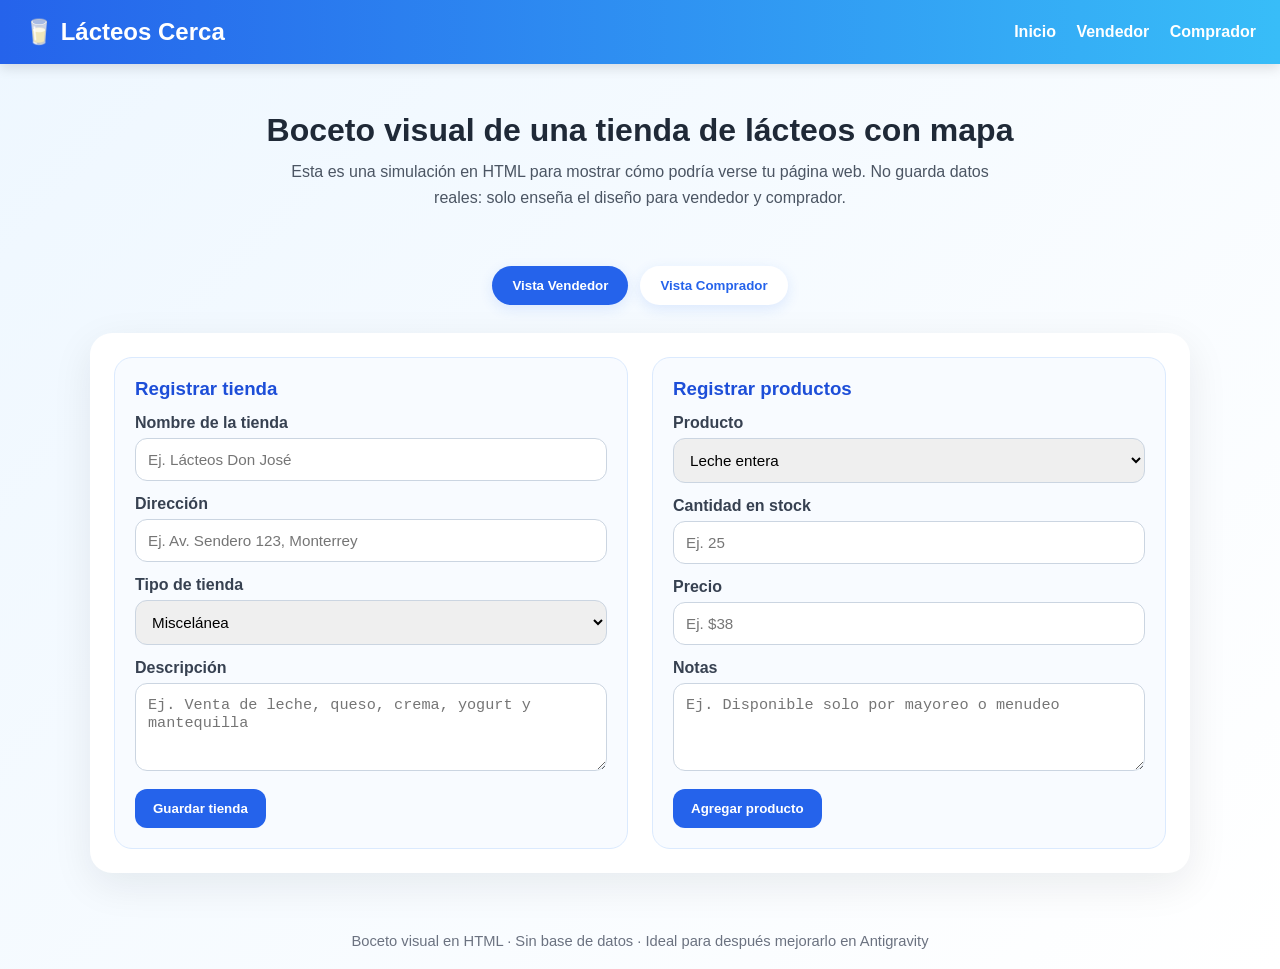
==== index.html @ 9079dda1 "Create initial HTML structure for dairy store mockup This HTML file serves as a visual mockup for a " ====
<!DOCTYPE html>
<html lang="es">
<head>
  <meta charset="UTF-8" />
  <meta name="viewport" content="width=device-width, initial-scale=1.0" />
  <title>Lácteos Cerca</title>
  <style>
    * { box-sizing: border-box; margin: 0; padding: 0; }
    body {
      font-family: Arial, sans-serif;
      background: linear-gradient(135deg, #eef7ff, #ffffff);
      color: #1f2937;
    }
    header {
      background: linear-gradient(90deg, #2563eb, #38bdf8);
      color: white;
      padding: 18px 24px;
      display: flex;
      justify-content: space-between;
      align-items: center;
      box-shadow: 0 4px 12px rgba(0,0,0,0.12);
      position: sticky;
      top: 0;
      z-index: 10;
    }
    header h1 { font-size: 1.5rem; }
    nav a {
      color: white;
      text-decoration: none;
      margin-left: 16px;
      font-weight: bold;
    }
    .hero {
      padding: 48px 24px 28px;
      text-align: center;
    }
    .hero h2 {
      font-size: 2rem;
      margin-bottom: 10px;
    }
    .hero p {
      max-width: 700px;
      margin: 0 auto;
      color: #4b5563;
      line-height: 1.6;
    }
    .tabs {
      display: flex;
      justify-content: center;
      gap: 12px;
      margin: 28px 0;
      flex-wrap: wrap;
    }
    .tab-btn {
      border: none;
      background: white;
      color: #2563eb;
      padding: 12px 20px;
      border-radius: 999px;
      font-weight: bold;
      cursor: pointer;
      box-shadow: 0 4px 14px rgba(37,99,235,0.12);
    }
    .tab-btn.active {
      background: #2563eb;
      color: white;
    }
    .section {
      display: none;
      width: min(1100px, 92%);
      margin: 0 auto 40px;
      background: white;
      border-radius: 22px;
      padding: 24px;
      box-shadow: 0 12px 40px rgba(15, 23, 42, 0.08);
    }
    .section.active { display: block; }
    .grid {
      display: grid;
      grid-template-columns: 1fr 1fr;
      gap: 24px;
    }
    .card {
      background: #f8fbff;
      border: 1px solid #dbeafe;
      border-radius: 18px;
      padding: 20px;
    }
    .card h3 {
      margin-bottom: 14px;
      color: #1d4ed8;
    }
    .field { margin-bottom: 14px; }
    label {
      display: block;
      margin-bottom: 6px;
      font-weight: bold;
      color: #374151;
    }
    input, select, textarea {
      width: 100%;
      padding: 12px;
      border: 1px solid #cbd5e1;
      border-radius: 12px;
      font-size: 0.95rem;
    }
    textarea { min-height: 88px; resize: vertical; }
    .btn {
      border: none;
      background: #2563eb;
      color: white;
      padding: 12px 18px;
      border-radius: 12px;
      font-weight: bold;
      cursor: pointer;
    }
    .btn.secondary {
      background: #e0f2fe;
      color: #0369a1;
    }
    .map-toolbar {
      display: flex;
      gap: 12px;
      margin-bottom: 16px;
      flex-wrap: wrap;
    }
    .map-box {
      position: relative;
      background: linear-gradient(180deg, #dbeafe, #eff6ff);
      height: 430px;
      border-radius: 20px;
      overflow: hidden;
      border: 2px solid #bfdbfe;
    }
    .fake-grid {
      position: absolute;
      inset: 0;
      background-image:
        linear-gradient(rgba(37,99,235,0.10) 1px, transparent 1px),
        linear-gradient(90deg, rgba(37,99,235,0.10) 1px, transparent 1px);
      background-size: 60px 60px;
    }
    .road {
      position: absolute;
      background: rgba(148, 163, 184, 0.7);
      border-radius: 999px;
    }
    .road.one { width: 120%; height: 16px; top: 45%; left: -10%; transform: rotate(-8deg); }
    .road.two { width: 14px; height: 120%; top: -10%; left: 52%; transform: rotate(12deg); }
    .road.three { width: 60%; height: 14px; top: 22%; left: 18%; transform: rotate(20deg); }
    .marker {
      position: absolute;
      width: 18px;
      height: 18px;
      background: #ef4444;
      border: 3px solid white;
      border-radius: 50%;
      box-shadow: 0 6px 12px rgba(0,0,0,0.2);
    }
    .marker::after {
      content: attr(data-name);
      position: absolute;
      top: 22px;
      left: -24px;
      background: white;
      padding: 6px 10px;
      border-radius: 10px;
      font-size: 0.8rem;
      white-space: nowrap;
      box-shadow: 0 6px 14px rgba(0,0,0,0.12);
      color: #1f2937;
    }
    .customer-box {
      margin-top: 18px;
      display: grid;
      grid-template-columns: 1fr 280px;
      gap: 20px;
    }
    .store-list {
      display: flex;
      flex-direction: column;
      gap: 12px;
    }
    .store-item {
      border: 1px solid #dbeafe;
      border-radius: 14px;
      padding: 14px;
      background: #f8fbff;
    }
    .badge {
      display: inline-block;
      background: #dcfce7;
      color: #166534;
      padding: 4px 10px;
      border-radius: 999px;
      font-size: 0.8rem;
      font-weight: bold;
      margin-top: 8px;
    }
    footer {
      text-align: center;
      color: #6b7280;
      padding: 20px;
      font-size: 0.92rem;
    }
    @media (max-width: 900px) {
      .grid, .customer-box {
        grid-template-columns: 1fr;
      }
      header {
        flex-direction: column;
        gap: 10px;
      }
    }
  </style>
</head>
<body>
  <header>
    <h1>🥛 Lácteos Cerca</h1>
    <nav>
      <a href="#">Inicio</a>
      <a href="#">Vendedor</a>
      <a href="#">Comprador</a>
    </nav>
  </header>

  <section class="hero">
    <h2>Boceto visual de una tienda de lácteos con mapa</h2>
    <p>
      Esta es una simulación en HTML para mostrar cómo podría verse tu página web.
      No guarda datos reales: solo enseña el diseño para vendedor y comprador.
    </p>
  </section>

  <div class="tabs">
    <button class="tab-btn active" onclick="showSection('seller', this)">Vista Vendedor</button>
    <button class="tab-btn" onclick="showSection('buyer', this)">Vista Comprador</button>
  </div>

  <section id="seller" class="section active">
    <div class="grid">
      <div class="card">
        <h3>Registrar tienda</h3>
        <div class="field">
          <label>Nombre de la tienda</label>
          <input type="text" placeholder="Ej. Lácteos Don José" />
        </div>
        <div class="field">
          <label>Dirección</label>
          <input type="text" placeholder="Ej. Av. Sendero 123, Monterrey" />
        </div>
        <div class="field">
          <label>Tipo de tienda</label>
          <select>
            <option>Miscelánea</option>
            <option>Cremería</option>
            <option>Tienda local</option>
            <option>Mini súper</option>
          </select>
        </div>
        <div class="field">
          <label>Descripción</label>
          <textarea placeholder="Ej. Venta de leche, queso, crema, yogurt y mantequilla"></textarea>
        </div>
        <button class="btn">Guardar tienda</button>
      </div>

      <div class="card">
        <h3>Registrar productos</h3>
        <div class="field">
          <label>Producto</label>
          <select>
            <option>Leche entera</option>
            <option>Queso panela</option>
            <option>Yogurt natural</option>
            <option>Crema</option>
            <option>Mantequilla</option>
          </select>
        </div>
        <div class="field">
          <label>Cantidad en stock</label>
          <input type="number" placeholder="Ej. 25" />
        </div>
        <div class="field">
          <label>Precio</label>
          <input type="text" placeholder="Ej. $38" />
        </div>
        <div class="field">
          <label>Notas</label>
          <textarea placeholder="Ej. Disponible solo por mayoreo o menudeo"></textarea>
        </div>
        <button class="btn">Agregar producto</button>
      </div>
    </div>
  </section>

  <section id="buyer" class="section">
    <div class="card">
      <h3>Buscar tiendas cercanas</h3>
      <div class="map-toolbar">
        <input type="text" placeholder="Buscar producto... Ej. queso, leche, yogurt" />
        <button class="btn">Usar mi ubicación</button>
        <button class="btn secondary">Ver tiendas cercanas</button>
      </div>

      <div class="customer-box">
        <div class="map-box">
          <div class="fake-grid"></div>
          <div class="road one"></div>
          <div class="road two"></div>
          <div class="road three"></div>

          <div class="marker" data-name="Lácteos San Juan" style="top: 26%; left: 28%;"></div>
          <div class="marker" data-name="Quesos La Vaquita" style="top: 52%; left: 58%;"></div>
          <div class="marker" data-name="Cremería El Prado" style="top: 64%; left: 34%;"></div>
          <div class="marker" data-name="Mi ubicación" style="top: 44%; left: 46%; background:#2563eb;"></div>
        </div>

        <div class="store-list">
          <div class="store-item">
            <strong>Lácteos San Juan</strong>
            <p>Leche, yogurt y crema</p>
            <span class="badge">A 1.2 km</span>
          </div>
          <div class="store-item">
            <strong>Quesos La Vaquita</strong>
            <p>Queso panela, manchego y mantequilla</p>
            <span class="badge">A 2.0 km</span>
          </div>
          <div class="store-item">
            <strong>Cremería El Prado</strong>
            <p>Leche entera, crema y queso fresco</p>
            <span class="badge">A 2.8 km</span>
          </div>
        </div>
      </div>
    </div>
  </section>

  <footer>
    Boceto visual en HTML · Sin base de datos · Ideal para después mejorarlo en Antigravity
  </footer>

  <script>
    function showSection(id, btn) {
      document.querySelectorAll('.section').forEach(section => {
        section.classList.remove('active');
      });
      document.getElementById(id).classList.add('active');

      document.querySelectorAll('.tab-btn').forEach(button => {
        button.classList.remove('active');
      });
      btn.classList.add('active');
    }
  </script>
</body>
</html>
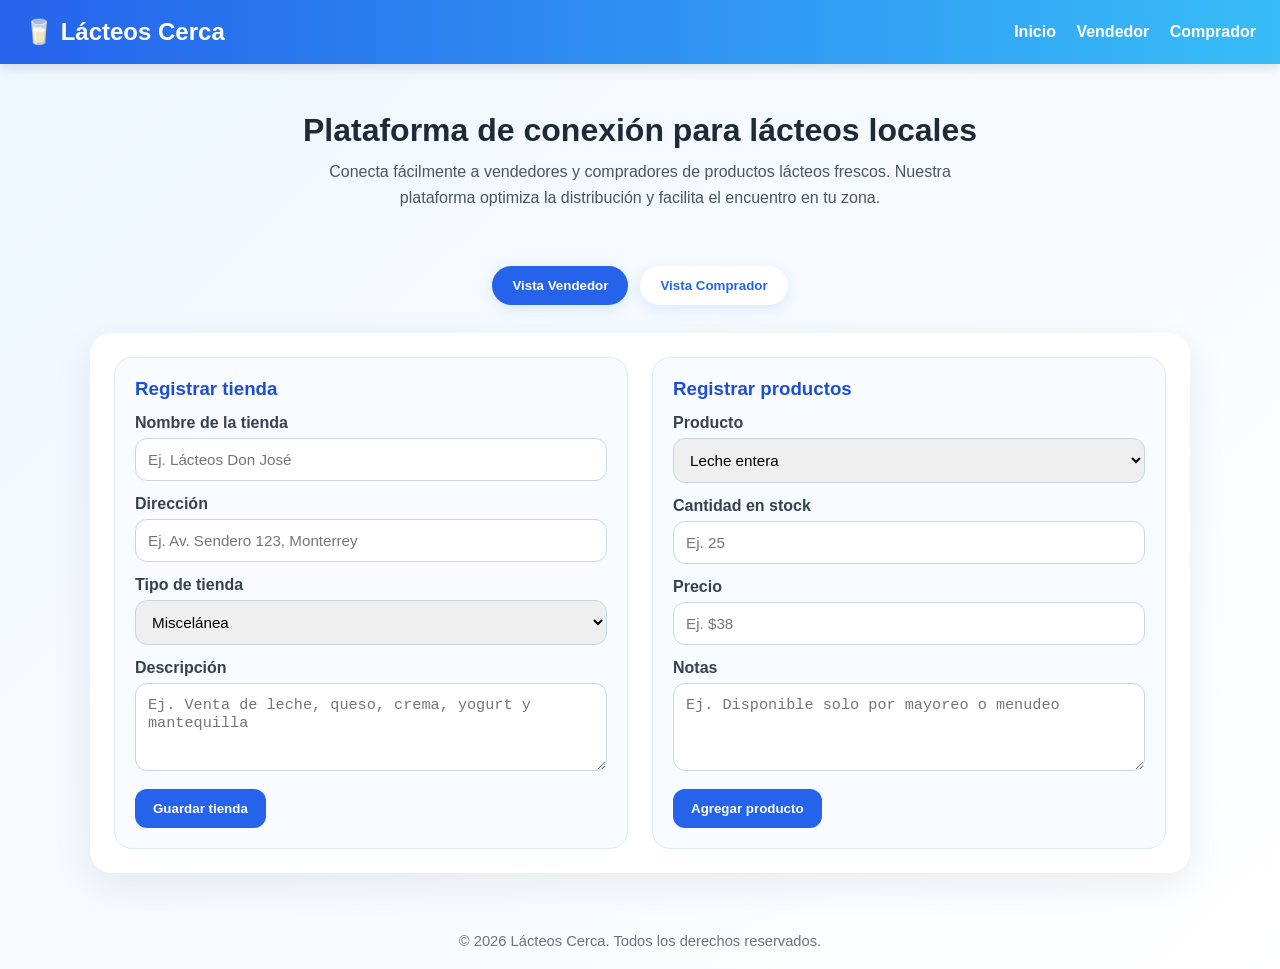
==== commit 361af005: "cambio en la pagina" ====
--- a/index.html
+++ b/index.html
@@ -1,16 +1,23 @@
 <!DOCTYPE html>
 <html lang="es">
+
 <head>
   <meta charset="UTF-8" />
   <meta name="viewport" content="width=device-width, initial-scale=1.0" />
   <title>Lácteos Cerca</title>
   <style>
-    * { box-sizing: border-box; margin: 0; padding: 0; }
+    * {
+      box-sizing: border-box;
+      margin: 0;
+      padding: 0;
+    }
+
     body {
       font-family: Arial, sans-serif;
       background: linear-gradient(135deg, #eef7ff, #ffffff);
       color: #1f2937;
     }
+
     header {
       background: linear-gradient(90deg, #2563eb, #38bdf8);
       color: white;
@@ -18,32 +25,40 @@
       display: flex;
       justify-content: space-between;
       align-items: center;
-      box-shadow: 0 4px 12px rgba(0,0,0,0.12);
+      box-shadow: 0 4px 12px rgba(0, 0, 0, 0.12);
       position: sticky;
       top: 0;
       z-index: 10;
     }
-    header h1 { font-size: 1.5rem; }
+
+    header h1 {
+      font-size: 1.5rem;
+    }
+
     nav a {
       color: white;
       text-decoration: none;
       margin-left: 16px;
       font-weight: bold;
     }
+
     .hero {
       padding: 48px 24px 28px;
       text-align: center;
     }
+
     .hero h2 {
       font-size: 2rem;
       margin-bottom: 10px;
     }
+
     .hero p {
       max-width: 700px;
       margin: 0 auto;
       color: #4b5563;
       line-height: 1.6;
     }
+
     .tabs {
       display: flex;
       justify-content: center;
@@ -51,6 +66,7 @@
       margin: 28px 0;
       flex-wrap: wrap;
     }
+
     .tab-btn {
       border: none;
       background: white;
@@ -59,12 +75,14 @@
       border-radius: 999px;
       font-weight: bold;
       cursor: pointer;
-      box-shadow: 0 4px 14px rgba(37,99,235,0.12);
-    }
+      box-shadow: 0 4px 14px rgba(37, 99, 235, 0.12);
+    }
+
     .tab-btn.active {
       background: #2563eb;
       color: white;
     }
+
     .section {
       display: none;
       width: min(1100px, 92%);
@@ -74,37 +92,55 @@
       padding: 24px;
       box-shadow: 0 12px 40px rgba(15, 23, 42, 0.08);
     }
-    .section.active { display: block; }
+
+    .section.active {
+      display: block;
+    }
+
     .grid {
       display: grid;
       grid-template-columns: 1fr 1fr;
       gap: 24px;
     }
+
     .card {
       background: #f8fbff;
       border: 1px solid #dbeafe;
       border-radius: 18px;
       padding: 20px;
     }
+
     .card h3 {
       margin-bottom: 14px;
       color: #1d4ed8;
     }
-    .field { margin-bottom: 14px; }
+
+    .field {
+      margin-bottom: 14px;
+    }
+
     label {
       display: block;
       margin-bottom: 6px;
       font-weight: bold;
       color: #374151;
     }
-    input, select, textarea {
+
+    input,
+    select,
+    textarea {
       width: 100%;
       padding: 12px;
       border: 1px solid #cbd5e1;
       border-radius: 12px;
       font-size: 0.95rem;
     }
-    textarea { min-height: 88px; resize: vertical; }
+
+    textarea {
+      min-height: 88px;
+      resize: vertical;
+    }
+
     .btn {
       border: none;
       background: #2563eb;
@@ -114,16 +150,19 @@
       font-weight: bold;
       cursor: pointer;
     }
+
     .btn.secondary {
       background: #e0f2fe;
       color: #0369a1;
     }
+
     .map-toolbar {
       display: flex;
       gap: 12px;
       margin-bottom: 16px;
       flex-wrap: wrap;
     }
+
     .map-box {
       position: relative;
       background: linear-gradient(180deg, #dbeafe, #eff6ff);
@@ -132,22 +171,46 @@
       overflow: hidden;
       border: 2px solid #bfdbfe;
     }
+
     .fake-grid {
       position: absolute;
       inset: 0;
       background-image:
-        linear-gradient(rgba(37,99,235,0.10) 1px, transparent 1px),
-        linear-gradient(90deg, rgba(37,99,235,0.10) 1px, transparent 1px);
+        linear-gradient(rgba(37, 99, 235, 0.10) 1px, transparent 1px),
+        linear-gradient(90deg, rgba(37, 99, 235, 0.10) 1px, transparent 1px);
       background-size: 60px 60px;
     }
+
     .road {
       position: absolute;
       background: rgba(148, 163, 184, 0.7);
       border-radius: 999px;
     }
-    .road.one { width: 120%; height: 16px; top: 45%; left: -10%; transform: rotate(-8deg); }
-    .road.two { width: 14px; height: 120%; top: -10%; left: 52%; transform: rotate(12deg); }
-    .road.three { width: 60%; height: 14px; top: 22%; left: 18%; transform: rotate(20deg); }
+
+    .road.one {
+      width: 120%;
+      height: 16px;
+      top: 45%;
+      left: -10%;
+      transform: rotate(-8deg);
+    }
+
+    .road.two {
+      width: 14px;
+      height: 120%;
+      top: -10%;
+      left: 52%;
+      transform: rotate(12deg);
+    }
+
+    .road.three {
+      width: 60%;
+      height: 14px;
+      top: 22%;
+      left: 18%;
+      transform: rotate(20deg);
+    }
+
     .marker {
       position: absolute;
       width: 18px;
@@ -155,8 +218,9 @@
       background: #ef4444;
       border: 3px solid white;
       border-radius: 50%;
-      box-shadow: 0 6px 12px rgba(0,0,0,0.2);
-    }
+      box-shadow: 0 6px 12px rgba(0, 0, 0, 0.2);
+    }
+
     .marker::after {
       content: attr(data-name);
       position: absolute;
@@ -167,26 +231,30 @@
       border-radius: 10px;
       font-size: 0.8rem;
       white-space: nowrap;
-      box-shadow: 0 6px 14px rgba(0,0,0,0.12);
+      box-shadow: 0 6px 14px rgba(0, 0, 0, 0.12);
       color: #1f2937;
     }
+
     .customer-box {
       margin-top: 18px;
       display: grid;
       grid-template-columns: 1fr 280px;
       gap: 20px;
     }
+
     .store-list {
       display: flex;
       flex-direction: column;
       gap: 12px;
     }
+
     .store-item {
       border: 1px solid #dbeafe;
       border-radius: 14px;
       padding: 14px;
       background: #f8fbff;
     }
+
     .badge {
       display: inline-block;
       background: #dcfce7;
@@ -197,16 +265,21 @@
       font-weight: bold;
       margin-top: 8px;
     }
+
     footer {
       text-align: center;
       color: #6b7280;
       padding: 20px;
       font-size: 0.92rem;
     }
+
     @media (max-width: 900px) {
-      .grid, .customer-box {
+
+      .grid,
+      .customer-box {
         grid-template-columns: 1fr;
       }
+
       header {
         flex-direction: column;
         gap: 10px;
@@ -214,6 +287,7 @@
     }
   </style>
 </head>
+
 <body>
   <header>
     <h1>🥛 Lácteos Cerca</h1>
@@ -225,10 +299,10 @@
   </header>
 
   <section class="hero">
-    <h2>Boceto visual de una tienda de lácteos con mapa</h2>
+    <h2>Plataforma de conexión para lácteos locales</h2>
     <p>
-      Esta es una simulación en HTML para mostrar cómo podría verse tu página web.
-      No guarda datos reales: solo enseña el diseño para vendedor y comprador.
+      Conecta fácilmente a vendedores y compradores de productos lácteos frescos.
+      Nuestra plataforma optimiza la distribución y facilita el encuentro en tu zona.
     </p>
   </section>
 
@@ -338,7 +412,7 @@
   </section>
 
   <footer>
-    Boceto visual en HTML · Sin base de datos · Ideal para después mejorarlo en Antigravity
+    &copy; 2026 Lácteos Cerca. Todos los derechos reservados.
   </footer>
 
   <script>
@@ -355,4 +429,5 @@
     }
   </script>
 </body>
-</html>
+
+</html>
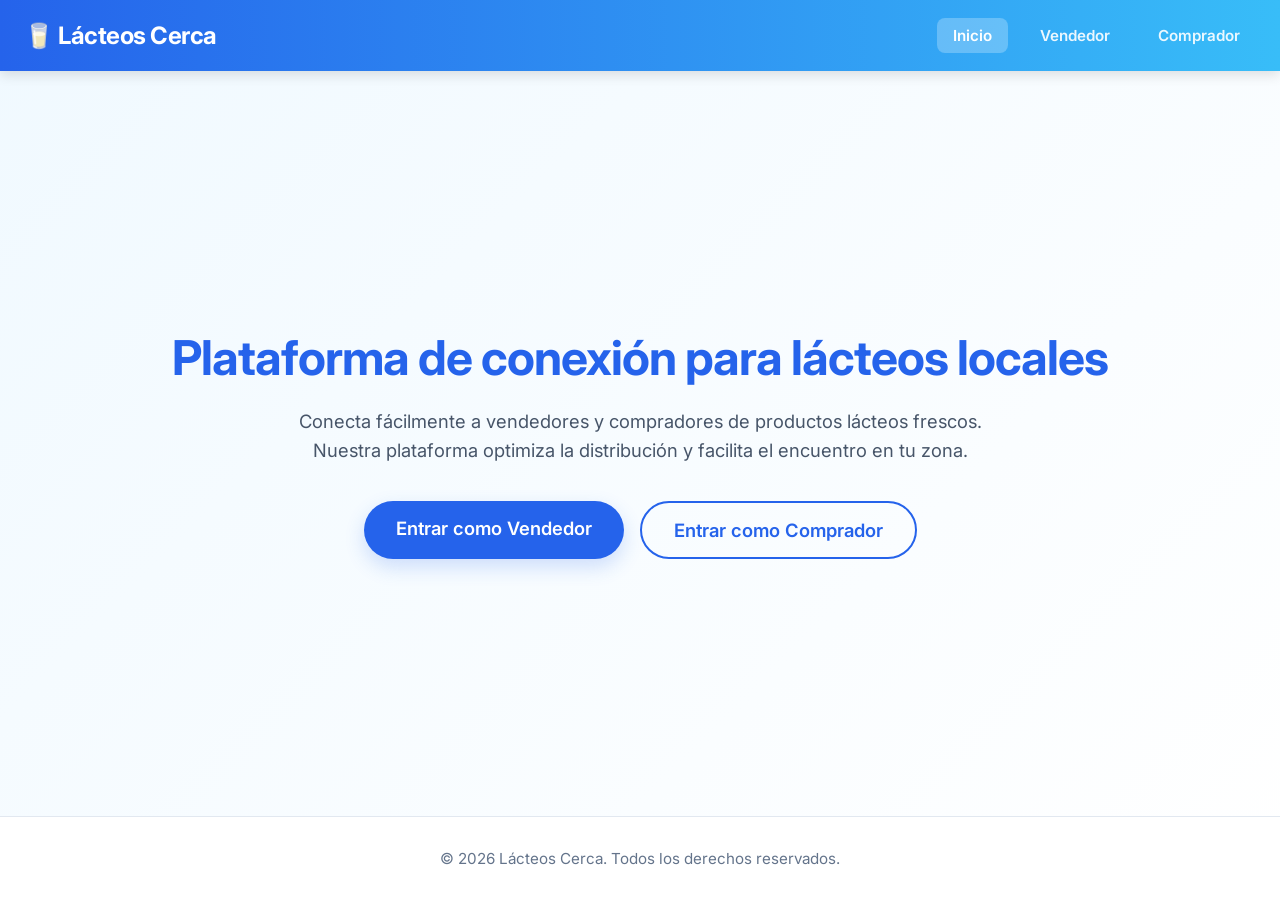
==== commit 620391be: "agregacion de index, vendedor, comprador" ====
--- a/index.html
+++ b/index.html
@@ -4,297 +4,21 @@
 <head>
   <meta charset="UTF-8" />
   <meta name="viewport" content="width=device-width, initial-scale=1.0" />
-  <title>Lácteos Cerca</title>
-  <style>
-    * {
-      box-sizing: border-box;
-      margin: 0;
-      padding: 0;
-    }
-
-    body {
-      font-family: Arial, sans-serif;
-      background: linear-gradient(135deg, #eef7ff, #ffffff);
-      color: #1f2937;
-    }
-
-    header {
-      background: linear-gradient(90deg, #2563eb, #38bdf8);
-      color: white;
-      padding: 18px 24px;
-      display: flex;
-      justify-content: space-between;
-      align-items: center;
-      box-shadow: 0 4px 12px rgba(0, 0, 0, 0.12);
-      position: sticky;
-      top: 0;
-      z-index: 10;
-    }
-
-    header h1 {
-      font-size: 1.5rem;
-    }
-
-    nav a {
-      color: white;
-      text-decoration: none;
-      margin-left: 16px;
-      font-weight: bold;
-    }
-
-    .hero {
-      padding: 48px 24px 28px;
-      text-align: center;
-    }
-
-    .hero h2 {
-      font-size: 2rem;
-      margin-bottom: 10px;
-    }
-
-    .hero p {
-      max-width: 700px;
-      margin: 0 auto;
-      color: #4b5563;
-      line-height: 1.6;
-    }
-
-    .tabs {
-      display: flex;
-      justify-content: center;
-      gap: 12px;
-      margin: 28px 0;
-      flex-wrap: wrap;
-    }
-
-    .tab-btn {
-      border: none;
-      background: white;
-      color: #2563eb;
-      padding: 12px 20px;
-      border-radius: 999px;
-      font-weight: bold;
-      cursor: pointer;
-      box-shadow: 0 4px 14px rgba(37, 99, 235, 0.12);
-    }
-
-    .tab-btn.active {
-      background: #2563eb;
-      color: white;
-    }
-
-    .section {
-      display: none;
-      width: min(1100px, 92%);
-      margin: 0 auto 40px;
-      background: white;
-      border-radius: 22px;
-      padding: 24px;
-      box-shadow: 0 12px 40px rgba(15, 23, 42, 0.08);
-    }
-
-    .section.active {
-      display: block;
-    }
-
-    .grid {
-      display: grid;
-      grid-template-columns: 1fr 1fr;
-      gap: 24px;
-    }
-
-    .card {
-      background: #f8fbff;
-      border: 1px solid #dbeafe;
-      border-radius: 18px;
-      padding: 20px;
-    }
-
-    .card h3 {
-      margin-bottom: 14px;
-      color: #1d4ed8;
-    }
-
-    .field {
-      margin-bottom: 14px;
-    }
-
-    label {
-      display: block;
-      margin-bottom: 6px;
-      font-weight: bold;
-      color: #374151;
-    }
-
-    input,
-    select,
-    textarea {
-      width: 100%;
-      padding: 12px;
-      border: 1px solid #cbd5e1;
-      border-radius: 12px;
-      font-size: 0.95rem;
-    }
-
-    textarea {
-      min-height: 88px;
-      resize: vertical;
-    }
-
-    .btn {
-      border: none;
-      background: #2563eb;
-      color: white;
-      padding: 12px 18px;
-      border-radius: 12px;
-      font-weight: bold;
-      cursor: pointer;
-    }
-
-    .btn.secondary {
-      background: #e0f2fe;
-      color: #0369a1;
-    }
-
-    .map-toolbar {
-      display: flex;
-      gap: 12px;
-      margin-bottom: 16px;
-      flex-wrap: wrap;
-    }
-
-    .map-box {
-      position: relative;
-      background: linear-gradient(180deg, #dbeafe, #eff6ff);
-      height: 430px;
-      border-radius: 20px;
-      overflow: hidden;
-      border: 2px solid #bfdbfe;
-    }
-
-    .fake-grid {
-      position: absolute;
-      inset: 0;
-      background-image:
-        linear-gradient(rgba(37, 99, 235, 0.10) 1px, transparent 1px),
-        linear-gradient(90deg, rgba(37, 99, 235, 0.10) 1px, transparent 1px);
-      background-size: 60px 60px;
-    }
-
-    .road {
-      position: absolute;
-      background: rgba(148, 163, 184, 0.7);
-      border-radius: 999px;
-    }
-
-    .road.one {
-      width: 120%;
-      height: 16px;
-      top: 45%;
-      left: -10%;
-      transform: rotate(-8deg);
-    }
-
-    .road.two {
-      width: 14px;
-      height: 120%;
-      top: -10%;
-      left: 52%;
-      transform: rotate(12deg);
-    }
-
-    .road.three {
-      width: 60%;
-      height: 14px;
-      top: 22%;
-      left: 18%;
-      transform: rotate(20deg);
-    }
-
-    .marker {
-      position: absolute;
-      width: 18px;
-      height: 18px;
-      background: #ef4444;
-      border: 3px solid white;
-      border-radius: 50%;
-      box-shadow: 0 6px 12px rgba(0, 0, 0, 0.2);
-    }
-
-    .marker::after {
-      content: attr(data-name);
-      position: absolute;
-      top: 22px;
-      left: -24px;
-      background: white;
-      padding: 6px 10px;
-      border-radius: 10px;
-      font-size: 0.8rem;
-      white-space: nowrap;
-      box-shadow: 0 6px 14px rgba(0, 0, 0, 0.12);
-      color: #1f2937;
-    }
-
-    .customer-box {
-      margin-top: 18px;
-      display: grid;
-      grid-template-columns: 1fr 280px;
-      gap: 20px;
-    }
-
-    .store-list {
-      display: flex;
-      flex-direction: column;
-      gap: 12px;
-    }
-
-    .store-item {
-      border: 1px solid #dbeafe;
-      border-radius: 14px;
-      padding: 14px;
-      background: #f8fbff;
-    }
-
-    .badge {
-      display: inline-block;
-      background: #dcfce7;
-      color: #166534;
-      padding: 4px 10px;
-      border-radius: 999px;
-      font-size: 0.8rem;
-      font-weight: bold;
-      margin-top: 8px;
-    }
-
-    footer {
-      text-align: center;
-      color: #6b7280;
-      padding: 20px;
-      font-size: 0.92rem;
-    }
-
-    @media (max-width: 900px) {
-
-      .grid,
-      .customer-box {
-        grid-template-columns: 1fr;
-      }
-
-      header {
-        flex-direction: column;
-        gap: 10px;
-      }
-    }
-  </style>
+  <title>Lácteos Cerca - Inicio</title>
+  <!-- Google Fonts: Inter -->
+  <link rel="preconnect" href="https://fonts.googleapis.com">
+  <link rel="preconnect" href="https://fonts.gstatic.com" crossorigin>
+  <link href="https://fonts.googleapis.com/css2?family=Inter:wght@400;600;700&display=swap" rel="stylesheet">
+  <link rel="stylesheet" href="css/style.css">
 </head>
 
 <body>
   <header>
     <h1>🥛 Lácteos Cerca</h1>
     <nav>
-      <a href="#">Inicio</a>
-      <a href="#">Vendedor</a>
-      <a href="#">Comprador</a>
+      <a href="index.html" class="active-nav">Inicio</a>
+      <a href="vendedor.html">Vendedor</a>
+      <a href="comprador.html">Comprador</a>
     </nav>
   </header>
 
@@ -304,130 +28,16 @@
       Conecta fácilmente a vendedores y compradores de productos lácteos frescos.
       Nuestra plataforma optimiza la distribución y facilita el encuentro en tu zona.
     </p>
-  </section>
-
-  <div class="tabs">
-    <button class="tab-btn active" onclick="showSection('seller', this)">Vista Vendedor</button>
-    <button class="tab-btn" onclick="showSection('buyer', this)">Vista Comprador</button>
-  </div>
-
-  <section id="seller" class="section active">
-    <div class="grid">
-      <div class="card">
-        <h3>Registrar tienda</h3>
-        <div class="field">
-          <label>Nombre de la tienda</label>
-          <input type="text" placeholder="Ej. Lácteos Don José" />
-        </div>
-        <div class="field">
-          <label>Dirección</label>
-          <input type="text" placeholder="Ej. Av. Sendero 123, Monterrey" />
-        </div>
-        <div class="field">
-          <label>Tipo de tienda</label>
-          <select>
-            <option>Miscelánea</option>
-            <option>Cremería</option>
-            <option>Tienda local</option>
-            <option>Mini súper</option>
-          </select>
-        </div>
-        <div class="field">
-          <label>Descripción</label>
-          <textarea placeholder="Ej. Venta de leche, queso, crema, yogurt y mantequilla"></textarea>
-        </div>
-        <button class="btn">Guardar tienda</button>
-      </div>
-
-      <div class="card">
-        <h3>Registrar productos</h3>
-        <div class="field">
-          <label>Producto</label>
-          <select>
-            <option>Leche entera</option>
-            <option>Queso panela</option>
-            <option>Yogurt natural</option>
-            <option>Crema</option>
-            <option>Mantequilla</option>
-          </select>
-        </div>
-        <div class="field">
-          <label>Cantidad en stock</label>
-          <input type="number" placeholder="Ej. 25" />
-        </div>
-        <div class="field">
-          <label>Precio</label>
-          <input type="text" placeholder="Ej. $38" />
-        </div>
-        <div class="field">
-          <label>Notas</label>
-          <textarea placeholder="Ej. Disponible solo por mayoreo o menudeo"></textarea>
-        </div>
-        <button class="btn">Agregar producto</button>
-      </div>
-    </div>
-  </section>
-
-  <section id="buyer" class="section">
-    <div class="card">
-      <h3>Buscar tiendas cercanas</h3>
-      <div class="map-toolbar">
-        <input type="text" placeholder="Buscar producto... Ej. queso, leche, yogurt" />
-        <button class="btn">Usar mi ubicación</button>
-        <button class="btn secondary">Ver tiendas cercanas</button>
-      </div>
-
-      <div class="customer-box">
-        <div class="map-box">
-          <div class="fake-grid"></div>
-          <div class="road one"></div>
-          <div class="road two"></div>
-          <div class="road three"></div>
-
-          <div class="marker" data-name="Lácteos San Juan" style="top: 26%; left: 28%;"></div>
-          <div class="marker" data-name="Quesos La Vaquita" style="top: 52%; left: 58%;"></div>
-          <div class="marker" data-name="Cremería El Prado" style="top: 64%; left: 34%;"></div>
-          <div class="marker" data-name="Mi ubicación" style="top: 44%; left: 46%; background:#2563eb;"></div>
-        </div>
-
-        <div class="store-list">
-          <div class="store-item">
-            <strong>Lácteos San Juan</strong>
-            <p>Leche, yogurt y crema</p>
-            <span class="badge">A 1.2 km</span>
-          </div>
-          <div class="store-item">
-            <strong>Quesos La Vaquita</strong>
-            <p>Queso panela, manchego y mantequilla</p>
-            <span class="badge">A 2.0 km</span>
-          </div>
-          <div class="store-item">
-            <strong>Cremería El Prado</strong>
-            <p>Leche entera, crema y queso fresco</p>
-            <span class="badge">A 2.8 km</span>
-          </div>
-        </div>
-      </div>
+    <div class="action-buttons">
+      <a href="vendedor.html" class="btn btn-large">Entrar como Vendedor</a>
+      <a href="comprador.html" class="btn btn-large btn-outline">Entrar como Comprador</a>
     </div>
   </section>
 
   <footer>
     &copy; 2026 Lácteos Cerca. Todos los derechos reservados.
   </footer>
-
-  <script>
-    function showSection(id, btn) {
-      document.querySelectorAll('.section').forEach(section => {
-        section.classList.remove('active');
-      });
-      document.getElementById(id).classList.add('active');
-
-      document.querySelectorAll('.tab-btn').forEach(button => {
-        button.classList.remove('active');
-      });
-      btn.classList.add('active');
-    }
-  </script>
+  <script src="js/script.js"></script>
 </body>
 
 </html>
--- a/css/style.css
+++ b/css/style.css
@@ -0,0 +1,430 @@
+/* Variables and Base Reset */
+:root {
+  --primary: #2563eb;
+  --primary-hover: #1d4ed8;
+  --secondary: #e0f2fe;
+  --secondary-text: #0369a1;
+  --bg-gradient: linear-gradient(135deg, #f0f9ff, #ffffff);
+  --header-bg: linear-gradient(90deg, #2563eb, #38bdf8);
+  --text-main: #1e293b;
+  --text-muted: #475569;
+  --card-bg: #ffffff;
+  --card-shadow: 0 12px 40px rgba(15, 23, 42, 0.08);
+  --border-color: #e2e8f0;
+  --border-radius: 12px;
+  --border-radius-lg: 20px;
+}
+
+* { box-sizing: border-box; margin: 0; padding: 0; }
+
+body {
+  font-family: 'Inter', system-ui, -apple-system, sans-serif;
+  background: var(--bg-gradient);
+  color: var(--text-main);
+  min-height: 100vh;
+  display: flex;
+  flex-direction: column;
+}
+
+/* Header & Navigation */
+header {
+  background: var(--header-bg);
+  color: white;
+  padding: 18px 24px;
+  display: flex;
+  justify-content: space-between;
+  align-items: center;
+  box-shadow: 0 4px 12px rgba(0,0,0,0.12);
+  position: sticky;
+  top: 0;
+  z-index: 10;
+}
+
+header h1 { 
+  font-size: 1.5rem; 
+  margin: 0;
+  font-weight: 700;
+  letter-spacing: -0.5px;
+}
+
+nav {
+  display: flex;
+  gap: 16px;
+}
+
+nav a {
+  color: rgba(255, 255, 255, 0.9);
+  text-decoration: none;
+  font-weight: 600;
+  padding: 8px 16px;
+  border-radius: 8px;
+  transition: all 0.2s ease;
+  font-size: 0.95rem;
+}
+
+nav a:hover, nav a.active-nav {
+  background: rgba(255, 255, 255, 0.25);
+  color: white;
+}
+
+/* Typography & Layout */
+.container {
+  width: min(1100px, 92%);
+  margin: 0 auto;
+  flex: 1;
+  padding: 32px 0;
+}
+
+.page-header {
+  text-align: center;
+  margin-bottom: 32px;
+}
+
+.page-header h2 {
+  font-size: 2.2rem;
+  color: var(--primary);
+  margin-bottom: 8px;
+  letter-spacing: -0.5px;
+}
+
+.page-header p {
+  color: var(--text-muted);
+  font-size: 1.1rem;
+}
+
+.hero {
+  padding: 80px 24px;
+  text-align: center;
+  flex: 1;
+  display: flex;
+  flex-direction: column;
+  justify-content: center;
+  align-items: center;
+}
+
+.hero h2 {
+  font-size: 3rem;
+  margin-bottom: 20px;
+  color: var(--primary);
+  letter-spacing: -1px;
+}
+
+.hero p {
+  max-width: 700px;
+  margin: 0 auto 36px;
+  color: var(--text-muted);
+  line-height: 1.6;
+  font-size: 1.15rem;
+}
+
+.action-buttons {
+  display: flex;
+  gap: 16px;
+  justify-content: center;
+  flex-wrap: wrap;
+}
+
+/* Forms & Cards */
+.grid {
+  display: grid;
+  grid-template-columns: 1fr 1fr;
+  gap: 28px;
+}
+
+.card {
+  background: var(--card-bg);
+  border-radius: var(--border-radius-lg);
+  padding: 32px;
+  box-shadow: var(--card-shadow);
+  border: 1px solid rgba(255,255,255,0.8);
+}
+
+.card h3 {
+  margin-bottom: 24px;
+  color: var(--text-main);
+  font-size: 1.4rem;
+  padding-bottom: 12px;
+  border-bottom: 2px solid var(--secondary);
+}
+
+.field { margin-bottom: 20px; }
+
+label {
+  display: block;
+  margin-bottom: 8px;
+  font-weight: 600;
+  color: #334155;
+  font-size: 0.95rem;
+}
+
+input, select, textarea {
+  width: 100%;
+  padding: 12px 16px;
+  border: 1px solid var(--border-color);
+  border-radius: var(--border-radius);
+  font-size: 1rem;
+  transition: all 0.2s;
+  background: #f8fafc;
+  color: var(--text-main);
+}
+
+input::placeholder, textarea::placeholder {
+  color: #94a3b8;
+}
+
+input:focus, select:focus, textarea:focus {
+  outline: none;
+  border-color: var(--primary);
+  box-shadow: 0 0 0 4px rgba(37,99,235,0.1);
+  background: white;
+}
+
+textarea { min-height: 110px; resize: vertical; }
+
+/* Buttons */
+.btn {
+  border: none;
+  background: var(--primary);
+  color: white;
+  padding: 12px 24px;
+  border-radius: var(--border-radius);
+  font-weight: 600;
+  font-size: 1rem;
+  cursor: pointer;
+  transition: all 0.2s ease;
+  display: inline-block;
+  text-decoration: none;
+  text-align: center;
+}
+
+.btn:hover {
+  background: var(--primary-hover);
+  transform: translateY(-2px);
+  box-shadow: 0 4px 12px rgba(37,99,235,0.25);
+}
+
+.btn-large {
+  padding: 16px 32px;
+  font-size: 1.15rem;
+  border-radius: 999px;
+  box-shadow: 0 8px 20px rgba(37,99,235,0.2);
+}
+
+.btn-outline {
+  background: transparent;
+  color: var(--primary);
+  border: 2px solid var(--primary);
+  box-shadow: none;
+}
+
+.btn-outline:hover {
+  background: var(--secondary);
+  color: var(--primary-hover);
+  box-shadow: none;
+}
+
+.btn-secondary {
+  background: var(--secondary);
+  color: var(--secondary-text);
+}
+
+.btn-secondary:hover {
+  background: #bae6fd;
+  transform: translateY(-2px);
+}
+
+/* Map specific styles */
+.map-toolbar {
+  display: flex;
+  gap: 12px;
+  margin-bottom: 28px;
+  flex-wrap: wrap;
+}
+
+.search-input {
+  flex: 1;
+  min-width: 250px;
+}
+
+.customer-box {
+  display: grid;
+  grid-template-columns: 1fr 340px;
+  gap: 28px;
+}
+
+.map-box {
+  position: relative;
+  background: linear-gradient(180deg, #dbeafe, #eff6ff);
+  height: 500px;
+  border-radius: var(--border-radius-lg);
+  overflow: hidden;
+  border: 2px solid #bfdbfe;
+}
+
+.fake-grid {
+  position: absolute;
+  inset: 0;
+  background-image:
+    linear-gradient(rgba(37,99,235,0.06) 1px, transparent 1px),
+    linear-gradient(90deg, rgba(37,99,235,0.06) 1px, transparent 1px);
+  background-size: 50px 50px;
+}
+
+.road {
+  position: absolute;
+  background: rgba(148, 163, 184, 0.5);
+  border-radius: 999px;
+}
+
+.road.one { width: 150%; height: 24px; top: 45%; left: -20%; transform: rotate(-8deg); }
+.road.two { width: 22px; height: 150%; top: -20%; left: 52%; transform: rotate(12deg); }
+.road.three { width: 80%; height: 20px; top: 22%; left: 10%; transform: rotate(20deg); }
+
+.marker {
+  position: absolute;
+  width: 24px;
+  height: 24px;
+  background: #ef4444;
+  border: 3px solid white;
+  border-radius: 50%;
+  box-shadow: 0 6px 16px rgba(0,0,0,0.25);
+  cursor: pointer;
+  transition: transform 0.2s cubic-bezier(0.34, 1.56, 0.64, 1);
+  z-index: 2;
+}
+
+.marker:hover {
+  transform: scale(1.3);
+}
+
+.marker.current-location {
+  background: #2563eb;
+  z-index: 3;
+}
+
+.marker.tooltip::after {
+  content: attr(data-name);
+  position: absolute;
+  top: 32px;
+  left: 50%;
+  transform: translateX(-50%);
+  background: #1e293b;
+  color: white;
+  padding: 8px 12px;
+  border-radius: 8px;
+  font-size: 0.85rem;
+  font-weight: 600;
+  white-space: nowrap;
+  box-shadow: 0 10px 25px rgba(0,0,0,0.15);
+  opacity: 0;
+  visibility: hidden;
+  transition: all 0.2s ease;
+  pointer-events: none;
+}
+
+.marker.tooltip:hover::after {
+  opacity: 1;
+  visibility: visible;
+  top: 28px;
+}
+
+.store-list {
+  display: flex;
+  flex-direction: column;
+  gap: 16px;
+  overflow-y: auto;
+  max-height: 500px;
+  padding-right: 8px;
+}
+
+.store-list::-webkit-scrollbar {
+  width: 6px;
+}
+.store-list::-webkit-scrollbar-track {
+  background: #f1f5f9; 
+  border-radius: 4px;
+}
+.store-list::-webkit-scrollbar-thumb {
+  background: #cbd5e1; 
+  border-radius: 4px;
+}
+
+.store-item {
+  border: 1px solid var(--border-color);
+  border-radius: 16px;
+  padding: 20px;
+  background: white;
+  transition: transform 0.2s, box-shadow 0.2s, border-color 0.2s;
+  cursor: pointer;
+}
+
+.store-item:hover {
+  transform: translateY(-3px);
+  box-shadow: 0 12px 24px rgba(15, 23, 42, 0.06);
+  border-color: #93c5fd;
+}
+
+.store-item strong {
+  display: block;
+  color: var(--text-main);
+  font-size: 1.15rem;
+  margin-bottom: 6px;
+}
+
+.store-item p {
+  color: var(--text-muted);
+  font-size: 0.95rem;
+  line-height: 1.5;
+}
+
+.badge {
+  display: inline-block;
+  background: #dcfce7;
+  color: #166534;
+  padding: 4px 12px;
+  border-radius: 999px;
+  font-size: 0.8rem;
+  font-weight: 700;
+  margin-top: 12px;
+}
+
+footer {
+  text-align: center;
+  color: #64748b;
+  padding: 32px 24px;
+  font-size: 0.95rem;
+  background: white;
+  border-top: 1px solid var(--border-color);
+  margin-top: auto;
+}
+
+/* Responsive */
+@media (max-width: 900px) {
+  .grid, .customer-box {
+    grid-template-columns: 1fr;
+  }
+  
+  header {
+    flex-direction: column;
+    gap: 16px;
+    padding: 20px;
+  }
+  
+  nav {
+    width: 100%;
+    justify-content: center;
+    flex-wrap: wrap;
+  }
+  
+  .map-box {
+    height: 350px;
+  }
+  
+  .hero h2 {
+    font-size: 2.2rem;
+  }
+  
+  .card {
+    padding: 24px;
+  }
+}
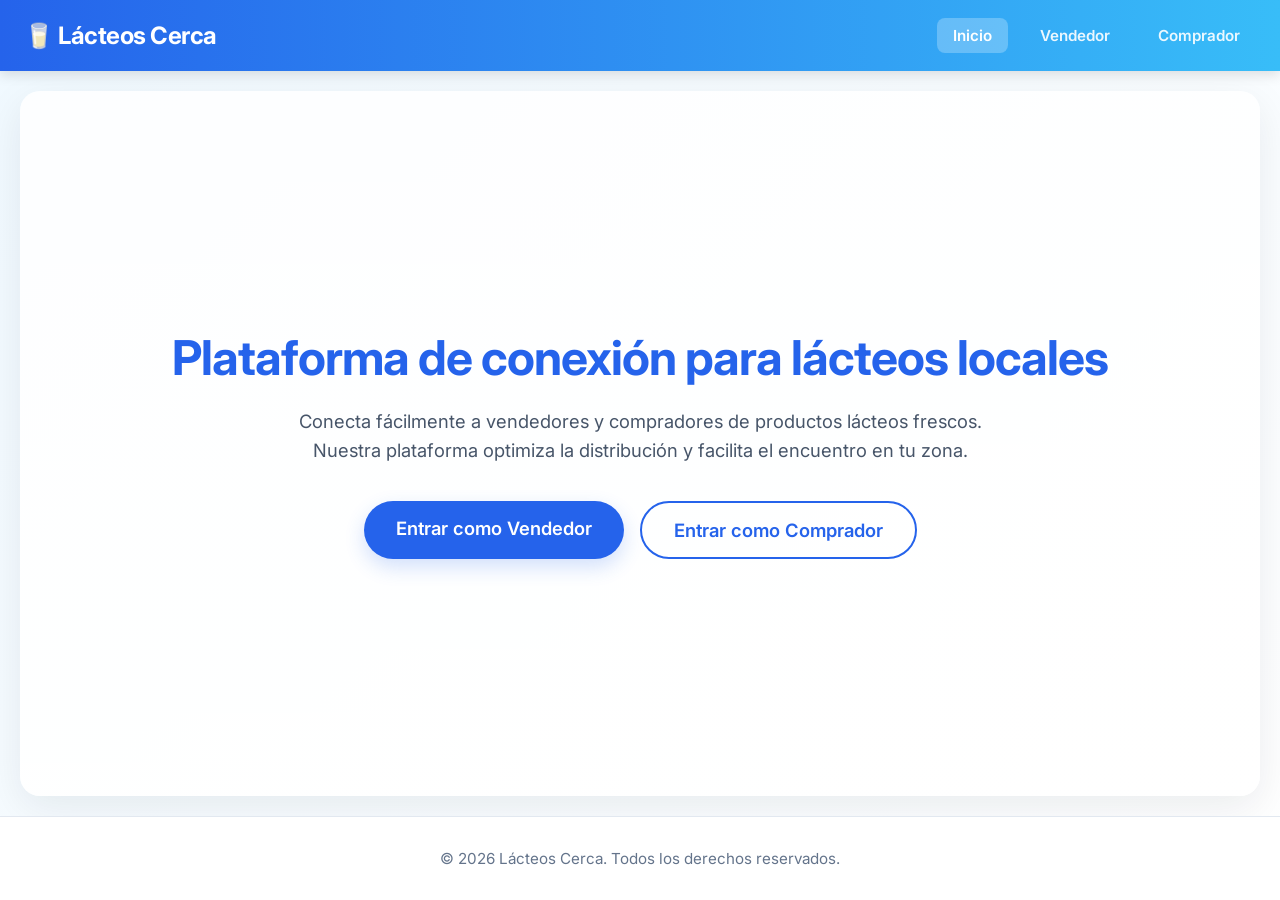
==== commit af67bc4d: "se agrego fondo al index" ====
--- a/index.html
+++ b/index.html
@@ -22,7 +22,7 @@
     </nav>
   </header>
 
-  <section class="hero">
+  <section class="hero hero-index">
     <h2>Plataforma de conexión para lácteos locales</h2>
     <p>
       Conecta fácilmente a vendedores y compradores de productos lácteos frescos.
--- a/css/style.css
+++ b/css/style.css
@@ -15,7 +15,11 @@
   --border-radius-lg: 20px;
 }
 
-* { box-sizing: border-box; margin: 0; padding: 0; }
+* {
+  box-sizing: border-box;
+  margin: 0;
+  padding: 0;
+}
 
 body {
   font-family: 'Inter', system-ui, -apple-system, sans-serif;
@@ -34,14 +38,14 @@
   display: flex;
   justify-content: space-between;
   align-items: center;
-  box-shadow: 0 4px 12px rgba(0,0,0,0.12);
+  box-shadow: 0 4px 12px rgba(0, 0, 0, 0.12);
   position: sticky;
   top: 0;
   z-index: 10;
 }
 
-header h1 { 
-  font-size: 1.5rem; 
+header h1 {
+  font-size: 1.5rem;
   margin: 0;
   font-weight: 700;
   letter-spacing: -0.5px;
@@ -62,7 +66,8 @@
   font-size: 0.95rem;
 }
 
-nav a:hover, nav a.active-nav {
+nav a:hover,
+nav a.active-nav {
   background: rgba(255, 255, 255, 0.25);
   color: white;
 }
@@ -102,6 +107,13 @@
   align-items: center;
 }
 
+.hero-index {
+  background: linear-gradient(rgba(255, 255, 255, 0.85), rgba(255, 255, 255, 0.95)), url('../img/fondo.jpg') center/cover no-repeat;
+  border-radius: var(--border-radius-lg);
+  margin: 20px;
+  box-shadow: var(--card-shadow);
+}
+
 .hero h2 {
   font-size: 3rem;
   margin-bottom: 20px;
@@ -136,7 +148,7 @@
   border-radius: var(--border-radius-lg);
   padding: 32px;
   box-shadow: var(--card-shadow);
-  border: 1px solid rgba(255,255,255,0.8);
+  border: 1px solid rgba(255, 255, 255, 0.8);
 }
 
 .card h3 {
@@ -147,7 +159,9 @@
   border-bottom: 2px solid var(--secondary);
 }
 
-.field { margin-bottom: 20px; }
+.field {
+  margin-bottom: 20px;
+}
 
 label {
   display: block;
@@ -157,7 +171,9 @@
   font-size: 0.95rem;
 }
 
-input, select, textarea {
+input,
+select,
+textarea {
   width: 100%;
   padding: 12px 16px;
   border: 1px solid var(--border-color);
@@ -168,18 +184,24 @@
   color: var(--text-main);
 }
 
-input::placeholder, textarea::placeholder {
+input::placeholder,
+textarea::placeholder {
   color: #94a3b8;
 }
 
-input:focus, select:focus, textarea:focus {
+input:focus,
+select:focus,
+textarea:focus {
   outline: none;
   border-color: var(--primary);
-  box-shadow: 0 0 0 4px rgba(37,99,235,0.1);
+  box-shadow: 0 0 0 4px rgba(37, 99, 235, 0.1);
   background: white;
 }
 
-textarea { min-height: 110px; resize: vertical; }
+textarea {
+  min-height: 110px;
+  resize: vertical;
+}
 
 /* Buttons */
 .btn {
@@ -200,14 +222,14 @@
 .btn:hover {
   background: var(--primary-hover);
   transform: translateY(-2px);
-  box-shadow: 0 4px 12px rgba(37,99,235,0.25);
+  box-shadow: 0 4px 12px rgba(37, 99, 235, 0.25);
 }
 
 .btn-large {
   padding: 16px 32px;
   font-size: 1.15rem;
   border-radius: 999px;
-  box-shadow: 0 8px 20px rgba(37,99,235,0.2);
+  box-shadow: 0 8px 20px rgba(37, 99, 235, 0.2);
 }
 
 .btn-outline {
@@ -265,8 +287,8 @@
   position: absolute;
   inset: 0;
   background-image:
-    linear-gradient(rgba(37,99,235,0.06) 1px, transparent 1px),
-    linear-gradient(90deg, rgba(37,99,235,0.06) 1px, transparent 1px);
+    linear-gradient(rgba(37, 99, 235, 0.06) 1px, transparent 1px),
+    linear-gradient(90deg, rgba(37, 99, 235, 0.06) 1px, transparent 1px);
   background-size: 50px 50px;
 }
 
@@ -276,9 +298,29 @@
   border-radius: 999px;
 }
 
-.road.one { width: 150%; height: 24px; top: 45%; left: -20%; transform: rotate(-8deg); }
-.road.two { width: 22px; height: 150%; top: -20%; left: 52%; transform: rotate(12deg); }
-.road.three { width: 80%; height: 20px; top: 22%; left: 10%; transform: rotate(20deg); }
+.road.one {
+  width: 150%;
+  height: 24px;
+  top: 45%;
+  left: -20%;
+  transform: rotate(-8deg);
+}
+
+.road.two {
+  width: 22px;
+  height: 150%;
+  top: -20%;
+  left: 52%;
+  transform: rotate(12deg);
+}
+
+.road.three {
+  width: 80%;
+  height: 20px;
+  top: 22%;
+  left: 10%;
+  transform: rotate(20deg);
+}
 
 .marker {
   position: absolute;
@@ -287,7 +329,7 @@
   background: #ef4444;
   border: 3px solid white;
   border-radius: 50%;
-  box-shadow: 0 6px 16px rgba(0,0,0,0.25);
+  box-shadow: 0 6px 16px rgba(0, 0, 0, 0.25);
   cursor: pointer;
   transition: transform 0.2s cubic-bezier(0.34, 1.56, 0.64, 1);
   z-index: 2;
@@ -315,7 +357,7 @@
   font-size: 0.85rem;
   font-weight: 600;
   white-space: nowrap;
-  box-shadow: 0 10px 25px rgba(0,0,0,0.15);
+  box-shadow: 0 10px 25px rgba(0, 0, 0, 0.15);
   opacity: 0;
   visibility: hidden;
   transition: all 0.2s ease;
@@ -340,12 +382,14 @@
 .store-list::-webkit-scrollbar {
   width: 6px;
 }
+
 .store-list::-webkit-scrollbar-track {
-  background: #f1f5f9; 
+  background: #f1f5f9;
   border-radius: 4px;
 }
+
 .store-list::-webkit-scrollbar-thumb {
-  background: #cbd5e1; 
+  background: #cbd5e1;
   border-radius: 4px;
 }
 
@@ -400,31 +444,33 @@
 
 /* Responsive */
 @media (max-width: 900px) {
-  .grid, .customer-box {
+
+  .grid,
+  .customer-box {
     grid-template-columns: 1fr;
   }
-  
+
   header {
     flex-direction: column;
     gap: 16px;
     padding: 20px;
   }
-  
+
   nav {
     width: 100%;
     justify-content: center;
     flex-wrap: wrap;
   }
-  
+
   .map-box {
     height: 350px;
   }
-  
+
   .hero h2 {
     font-size: 2.2rem;
   }
-  
+
   .card {
     padding: 24px;
   }
-}
+}
